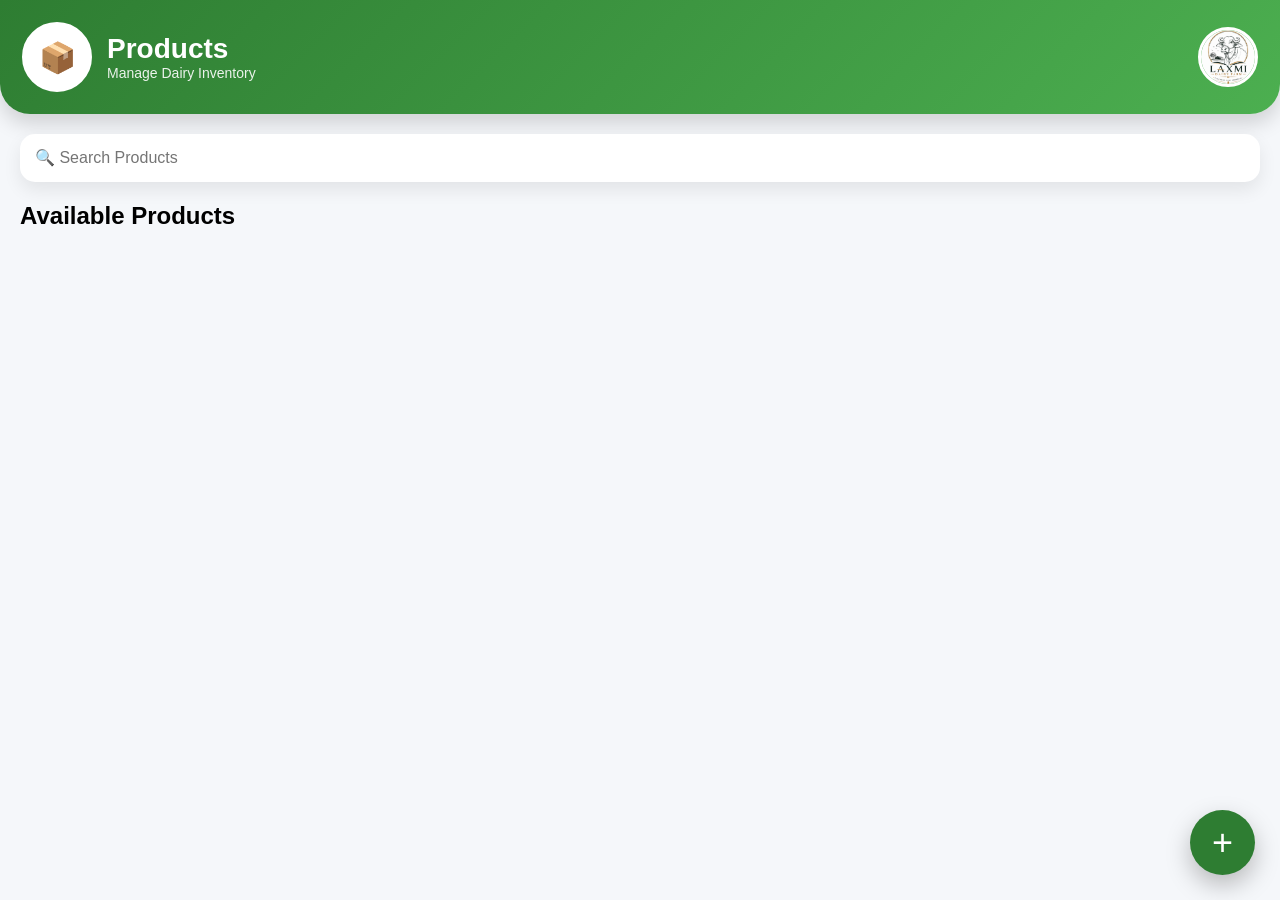
==== checkout.html @ 27b71e88 "Laxmi Dairy Farm UI Completed" ====
<!doctype html>

<html lang="en">
  <head>
    <meta charset="UTF-8" />

    <meta name="viewport" content="width=device-width, initial-scale=1.0" />

    <title>Laxmi Dairy Farm - Checkout</title>

    <link rel="stylesheet" href="style.css" />
  </head>

  <body>
    <div class="checkout-container">
      <!-- TITLE -->

      <h1 class="checkout-title">🛒 Checkout</h1>

      <!-- DELIVERY DETAILS -->

      <div class="delivery-card">
        <h2>🚚 Delivery Details</h2>

        <div class="delivery-form">
          <div class="input-box">
            <span>👤</span>

            <input type="text" id="customerName" placeholder="Full Name" />
          </div>

          <div class="input-box">
            <span>📞</span>

            <input
              type="tel"
              id="customerPhone"
              placeholder="Mobile Number"
              maxlength="10"
            />
          </div>

          <div class="input-box full">
            <span>🏠</span>

            <textarea
              id="customerAddress"
              placeholder="House No, Street, Area"
            ></textarea>
          </div>

          <div class="input-box">
            <span>🏙</span>

            <input type="text" id="customerCity" placeholder="City" />
          </div>

          <div class="input-box">
            <span>📮</span>

            <input type="text" id="customerPincode" placeholder="Pincode" />
          </div>
        </div>
      </div>

      <!-- ORDER SUMMARY -->

      <div class="summary-card">
        <h2>📦 Order Summary</h2>

        <div class="summary-product">
          <img id="summaryImage" src="" alt="Product" />

          <div class="summary-info">
            <h2 id="summaryName"></h2>

            <p id="summaryPrice"></p>

            <p id="summaryQty"></p>
          </div>
        </div>

        <div class="summary-total">
          <span>Total Amount</span>

          <h2 id="summaryTotal"></h2>
        </div>
      </div>

      <!-- PLACE ORDER -->

      <button id="placeOrderBtn" class="place-order-btn">✅ Place Order</button>
    </div>

    <script src="js/checkout.js"></script>
  </body>
</html>
---- style.css ----
/* =====================
   RESET
===================== */

* {
  margin: 0;
  padding: 0;
  box-sizing: border-box;
  font-family: "Segoe UI", sans-serif;
}

body {
  background: #f4f7fa;
  padding-bottom: 120px;
}

/* =====================
   HEADER
===================== */

.header {
  background: linear-gradient(135deg, #2e7d32, #4caf50);
  color: #fff;
  padding: 22px;
  display: flex;
  justify-content: space-between;
  align-items: center;
  border-bottom-left-radius: 30px;
  border-bottom-right-radius: 30px;
  box-shadow: 0 10px 20px rgba(0, 0, 0, 0.15);
}

.header-left {
  display: flex;
  align-items: center;
  gap: 15px;
}

.logo {
  width: 60px;
  height: 60px;
  background: #fff;
  border-radius: 50%;
  display: flex;
  justify-content: center;
  align-items: center;
  font-size: 30px;
}

.profile-logo {
  width: 60px;
  height: 60px;
  border-radius: 50%;
  object-fit: cover;
  border: 3px solid white;
}

.header h1 {
  font-size: 28px;
}

.header p {
  font-size: 14px;
  opacity: 0.9;
}

/* =====================
   SEARCH
===================== */

.search-box {
  padding: 20px;
}

.search-box input {
  width: 100%;
  padding: 15px;
  border: none;
  border-radius: 15px;
  outline: none;
  font-size: 16px;
  box-shadow: 0 8px 18px rgba(0, 0, 0, 0.08);
}

/* =====================
   TITLE
===================== */

.section-title {
  padding: 0 20px;
  margin-bottom: 15px;
  font-size: 24px;
  font-weight: bold;
}
/* =====================
   PRODUCT CARDS
===================== */

#productContainer {
  padding: 0 20px;
}
.product-card {
  display: flex;
  align-items: center;
  gap: 20px;
  background: #fff;
  padding: 20px;
  border-radius: 20px;
  box-shadow: 0 10px 25px rgba(0, 0, 0, 0.08);
  margin-bottom: 20px;
}

.product-card:hover {
  transform: translateY(-5px);
}

.product-image {
  width: 120px;
  height: 120px;
  overflow: hidden;
  border-radius: 15px;
  flex-shrink: 0;
}
.product-image img {
  width: 100%;
  height: 100%;
  object-fit: cover;
  display: block;
}
.product-info {
  flex: 1;
}

.product-info h3 {
  font-size: 24px;
  font-weight: 700;
  margin: 0 0 10px;
}

.price {
  font-size: 18px;
  color: #2e7d32;
  font-weight: bold;
  margin-bottom: 8px;
}

.stock {
  margin-bottom: 15px;
  color: #666;
  font-size: 16px;
}

.actions {
  display: flex;
  gap: 12px;
  margin-top: 18px;
}

.edit-btn,
.delete-btn {
  border: none;
  padding: 10px 15px;
  border-radius: 10px;
  color: #fff;
  cursor: pointer;
  font-weight: 600;
}

.edit-btn {
  background: #2196f3;
}

.delete-btn {
  background: #f44336;
}

.edit-btn:hover {
  background: #1976d2;
}

.delete-btn:hover {
  background: #d32f2f;
}
/* =====================
   FLOATING BUTTON
===================== */

.floating-btn {
  position: fixed;
  bottom: 25px;
  right: 25px;
  width: 65px;
  height: 65px;
  border: none;
  border-radius: 50%;
  background: #2e7d32;
  color: white;
  font-size: 36px;
  cursor: pointer;
  box-shadow: 0 10px 25px rgba(0, 0, 0, 0.25);
  transition: 0.3s;
  z-index: 1000;
}

.floating-btn:hover {
  transform: scale(1.08);
  background: #1b5e20;
}

/* =====================
   POPUP
===================== */

.popup {
  position: fixed;
  top: 0;
  left: 0;
  width: 100%;
  height: 100%;
  background: rgba(0, 0, 0, 0.5);
  display: none;
  justify-content: center;
  align-items: center;
  z-index: 999;
}

.popup-content {
  width: 90%;
  max-width: 380px;
  background: #fff;
  border-radius: 20px;
  padding: 20px;
  box-shadow: 0 15px 35px rgba(0, 0, 0, 0.25);
  animation: popupShow 0.3s ease;
}

.popup-content h2 {
  text-align: center;
  margin-bottom: 20px;
  color: #2e7d32;
}

.popup-content input,
.popup-content select {
  width: 100%;
  padding: 14px;
  margin-top: 12px;
  border: 1px solid #ddd;
  border-radius: 12px;
  font-size: 16px;
}

/* =====================
   UPLOAD BOX
===================== */

.upload-box {
  width: 100%;
  height: 130px;

  border: 2px dashed #4caf50;
  border-radius: 18px;

  display: flex;
  justify-content: center;
  align-items: center;

  background: #f8fff8;
}
.upload-label {
  width: 100%;
  height: 100%;

  display: flex;
  justify-content: center;
  align-items: center;

  cursor: pointer;
  position: relative;
}
.upload-box:hover {
  background: #eefbea;
}

.upload-box:hover {
  background: #e8f5e9;
}

/* =====================
   BUTTONS
===================== */

#saveBtn {
  width: 100%;
  padding: 14px;
  margin-top: 18px;
  background: #2e7d32;
  color: white;
  border: none;
  border-radius: 12px;
  font-size: 17px;
  cursor: pointer;
}

#cancelBtn {
  width: 100%;
  padding: 14px;
  margin-top: 10px;
  background: #f44336;
  color: white;
  border: none;
  border-radius: 15px;
  font-size: 17px;
  cursor: pointer;
}
#previewImage {
  width: 120px;
  height: 120px;
  object-fit: cover;
  border-radius: 15px;

  position: absolute;

  left: 50%;
  top: 50%;

  transform: translate(-50%, -50%);

  display: none;
}
#uploadText {
  position: absolute;
  left: 50%;
  top: 50%;
  transform: translate(-50%, -50%);
}
.upload-box img {
  display: block;
  margin: 0 auto 15px;
}

@keyframes popupShow {
  from {
    transform: scale(0.8);
    opacity: 0;
  }

  to {
    transform: scale(1);
    opacity: 1;
  }
}
.category {
  display: inline-block;
  background: #e8f5e9;
  color: #2e7d32;
  font-size: 14px;
  font-weight: 600;
  padding: 6px 12px;
  border-radius: 20px;
  margin: 8px 0;
}
.stock-status {
  margin-top: 8px;
  font-size: 15px;
  font-weight: 700;
}

body {
  margin: 0;
  background: #f5f7fa;
  font-family: Arial, Helvetica, sans-serif;
}

.dashboard-header {
  background: linear-gradient(135deg, #1b5e20, #43a047);

  color: white;

  padding: 25px;

  border-bottom-left-radius: 35px;

  border-bottom-right-radius: 35px;
}

.header-top {
  display: flex;

  justify-content: space-between;

  align-items: center;
}

.profile {
  display: flex;

  align-items: center;

  gap: 15px;
}

.logo {
  width: 70px;

  height: 70px;

  border-radius: 50%;

  border: 3px solid white;
}
.notification {
  position: absolute;
  top: 105px;
  right: 55px;

  width: 30px;

  height: 30px;

  background: white;

  border-radius: 50%;

  display: flex;

  justify-content: center;

  align-items: center;

  box-shadow: 0 10px 25px rgba(0, 0, 0, 0.15);

  flex-shrink: 0;

  cursor: pointer;
}

#notificationCount {
  position: absolute;

  top: -6px;

  right: -6px;

  min-width: 22px;

  height: 22px;

  padding: 0 5px;

  background: #ff3b30;

  color: white;

  border-radius: 999px;

  display: flex;

  justify-content: center;

  align-items: center;

  font-size: 11px;

  font-weight: bold;

  border: 2px solid white;
}
.search {
  margin-top: 25px;
}

.search input {
  width: 100%;

  padding: 16px;

  border: none;

  border-radius: 15px;

  font-size: 16px;

  box-sizing: border-box;
}
/* ===========================
   Dashboard Statistics
=========================== */

.stats-container {
  display: grid;

  grid-template-columns: repeat(2, 1fr);

  gap: 15px;

  padding: 20px;
}

.stat-card {
  background: white;

  border-radius: 20px;

  padding: 20px;

  text-align: center;

  box-shadow: 0 8px 20px rgba(0, 0, 0, 0.08);

  transition: 0.3s;
}

.stat-card:hover {
  transform: translateY(-5px);
}

.stat-icon {
  font-size: 35px;

  margin-bottom: 10px;
}

.stat-card h2 {
  font-size: 30px;

  color: #2e7d32;

  margin: 5px 0;
}

.stat-card p {
  color: #666;

  font-weight: 600;
}
/* ==========================
   Business Card
========================== */

.business-card {
  margin: 20px;

  padding: 22px;

  border-radius: 25px;

  background: linear-gradient(135deg, #2e7d32, #43a047);

  color: white;

  box-shadow: 0 15px 30px rgba(0, 0, 0, 0.15);
}

.business-header {
  display: flex;

  justify-content: space-between;

  align-items: center;
}

.business-title {
  font-size: 16px;

  opacity: 0.9;
}

.business-card h1 {
  margin: 10px 0;

  font-size: 38px;
}

.growth {
  font-size: 14px;

  opacity: 0.9;
}

.wallet-icon {
  width: 70px;

  height: 70px;

  border-radius: 50%;

  background: rgba(255, 255, 255, 0.2);

  display: flex;

  justify-content: center;

  align-items: center;

  font-size: 32px;
}

.business-details {
  display: flex;

  justify-content: space-between;

  margin-top: 25px;
}

.business-details h3 {
  font-size: 28px;

  margin-bottom: 5px;
}

.business-details p {
  opacity: 0.9;
}
.alert-section {
  margin: 20px;
}

.section-header {
  display: flex;

  justify-content: space-between;

  align-items: center;

  margin-bottom: 15px;
}

.section-header h2 {
  font-size: 22px;

  color: #333;
}

.alert-card {
  background: white;

  padding: 18px;

  border-radius: 18px;

  margin-bottom: 12px;

  display: flex;

  justify-content: space-between;

  align-items: center;

  box-shadow: 0 5px 15px rgba(0, 0, 0, 0.08);
}

.alert-product {
  font-size: 18px;

  font-weight: 700;
}

.alert-stock {
  color: #e53935;

  font-weight: bold;
}
.alert-image {
  width: 45px;

  height: 45px;

  border-radius: 10px;

  object-fit: cover;

  margin-right: 10px;

  vertical-align: middle;
}
/* ===========================
   Recent Products
=========================== */

.recent-products {
  margin: 20px;
}

.view-all {
  color: #2e7d32;

  font-weight: bold;

  cursor: pointer;
}

.recent-card {
  display: flex;

  align-items: center;

  justify-content: space-between;

  background: white;

  padding: 15px;

  margin-bottom: 15px;

  border-radius: 18px;

  box-shadow: 0 5px 15px rgba(0, 0, 0, 0.08);

  transition: 0.3s;
}

.recent-card:hover {
  transform: translateY(-3px);
}

.recent-left {
  display: flex;

  align-items: center;

  gap: 15px;
}

.recent-left img {
  width: 60px;

  height: 60px;

  object-fit: cover;

  border-radius: 15px;
}

.recent-name {
  font-size: 18px;

  font-weight: bold;
}

.recent-category {
  color: #666;

  font-size: 14px;
}

.recent-price {
  color: #2e7d32;

  font-size: 18px;

  font-weight: bold;
}
.recent-left img {
  border: 2px solid #f1f1f1;
  box-shadow: 0 4px 12px rgba(0, 0, 0, 0.08);
}
/* ===============================
   Premium Quick Actions
================================ */

.quick-actions {
  margin: 20px;
}

.quick-grid {
  display: grid;

  grid-template-columns: repeat(2, 1fr);

  gap: 15px;
}

.quick-card {
  background: white;

  border-radius: 22px;

  padding: 25px;

  text-align: center;

  cursor: pointer;

  transition: 0.35s;

  box-shadow: 0 8px 20px rgba(0, 0, 0, 0.08);
}

.quick-card:hover {
  transform: translateY(-8px);

  box-shadow: 0 18px 35px rgba(46, 125, 50, 0.18);
}

.quick-icon {
  width: 65px;

  height: 65px;

  margin: auto;

  border-radius: 50%;

  display: flex;

  justify-content: center;

  align-items: center;

  font-size: 30px;

  background: linear-gradient(135deg, #43a047, #2e7d32);

  color: white;

  margin-bottom: 15px;
}

.quick-card h3 {
  margin: 0;

  color: #333;

  font-size: 18px;
}
/* ===========================
   Product Analytics
=========================== */

.analytics-section {
  margin: 20px;
}

.analytics-card {
  background: white;

  padding: 20px;

  border-radius: 20px;

  box-shadow: 0 8px 20px rgba(0, 0, 0, 0.08);
}

.analytics-row {
  display: flex;

  justify-content: space-between;

  align-items: center;

  padding: 15px 0;

  border-bottom: 1px solid #f1f1f1;

  font-size: 18px;
}

.analytics-row:last-child {
  border-bottom: none;
}

.analytics-row span:last-child {
  font-weight: bold;

  color: #2e7d32;
}
.today-date {
  margin-top: 5px;

  font-size: 13px;

  opacity: 0.85;
}
/* ===========================
   Orders Page
=========================== */
/* =========================
 ORDER POPUP FIX
========================= */

.order-popup {
  position: fixed;

  top: 0;
  left: 0;

  width: 100%;
  height: 100%;

  background: rgba(0, 0, 0, 0.5);

  display: none;

  justify-content: center;
  align-items: center;

  z-index: 999;
}

.order-popup-content {
  background: white;

  width: 520px;

  max-height: 90vh;

  overflow-y: auto;

  padding: 30px;

  border-radius: 30px;

  box-shadow: 0 20px 50px #0004;
}

.close-order {
  float: right;

  font-size: 35px;

  cursor: pointer;
}

.popup-title {
  font-size: 35px;

  margin-bottom: 25px;
}

/* PRODUCT CARD */

.order-card {
  background: white;

  padding: 25px;

  border-radius: 25px;

  display: flex;

  gap: 25px;

  align-items: center;

  box-shadow: 0 10px 30px #0001;
}

.order-image img {
  width: 150px;

  height: 150px;

  object-fit: contain;
}

.order-details h2 {
  font-size: 32px;
}

.price-value {
  color: #08a045;

  font-size: 22px;

  font-weight: bold;
}

.stock-value {
  background: #dcfce7;

  color: #16a34a;

  padding: 10px 20px;

  border-radius: 15px;
}

/* QUANTITY */

.quantity-section {
  margin-top: 25px;
}

.quantity-section label {
  font-size: 25px;

  font-weight: bold;
}

.qty-box {
  margin-top: 15px;

  display: flex;

  justify-content: center;

  gap: 40px;

  align-items: center;

  padding: 20px;

  border: 1px solid #ddd;

  border-radius: 20px;
}

.qty-btn {
  width: 60px;

  height: 60px;

  border: none;

  background: #16a34a;

  color: white;

  border-radius: 15px;

  font-size: 35px;
}

#orderQuantity {
  font-size: 35px;

  font-weight: bold;
}

/* TOTAL */

.total-card {
  margin-top: 25px;

  background: #dcfce7;

  padding: 25px;

  border-radius: 20px;

  display: flex;

  justify-content: space-between;

  align-items: center;
}

.total-card h2 {
  color: #08a045;
}

/* CONTINUE */

.continue-btn {
  margin-top: 25px;

  width: 100%;

  padding: 20px;

  border: none;

  border-radius: 20px;

  background: #16a34a;

  color: white;

  font-size: 22px;

  font-weight: bold;
}
/* =====================================
   CHECKOUT PREMIUM UI
===================================== */

.checkout-container {
  width: 92%;
  max-width: 950px;
  margin: 35px auto;
}

/* PAGE TITLE */

.checkout-title {
  display: flex;
  align-items: center;
  gap: 15px;

  font-size: 42px;
  font-weight: 800;

  color: #0f172a;

  margin-bottom: 30px;
}

/* COMMON CARD */

.delivery-card,
.summary-card {
  background: linear-gradient(145deg, #ffffff, #f8fafc);

  border-radius: 32px;

  padding: 35px;

  margin-bottom: 35px;

  box-shadow: 0 20px 50px rgba(0, 0, 0, 0.1);

  border: 1px solid rgba(255, 255, 255, 0.8);
}

/* HEADINGS */

.delivery-card h2,
.summary-card h2 {
  font-size: 32px;

  color: #064e3b;

  margin-bottom: 28px;
}

/* ======================
   DELIVERY FORM
====================== */

.delivery-form {
  display: grid;

  grid-template-columns: 1fr 1fr;

  gap: 22px;
}

.delivery-form input,
.delivery-form textarea {
  width: 100%;

  border: none;

  outline: none;

  background: #f1f5f9;

  height: 60px;

  border-radius: 18px;

  padding: 0 20px;

  font-size: 17px;

  font-weight: 500;

  box-shadow:
    inset 4px 4px 8px #dbe0e7,
    inset -4px -4px 8px #fff;
}

.delivery-form textarea {
  grid-column: span 2;

  height: 100px;

  padding-top: 18px;

  resize: none;
}

.delivery-form input:focus,
.delivery-form textarea:focus {
  background: white;

  border: 2px solid #22c55e;
}

/* ======================
   SUMMARY PRODUCT
====================== */

.summary-product {
  background: white;

  padding: 25px;

  border-radius: 28px;

  display: grid;

  grid-template-columns: 230px 1fr;

  gap: 35px;

  align-items: center;

  box-shadow: 0 15px 35px rgba(0, 0, 0, 0.08);
}

.summary-product img {
  width: 210px;

  height: 210px;

  object-fit: contain;

  padding: 15px;

  border-radius: 25px;

  border: 3px solid #16a34a;

  background: #fff;
}

/* PRODUCT TEXT */

.summary-info h2 {
  font-size: 36px;

  color: #047857;

  margin-bottom: 15px;
}

.summary-info p {
  font-size: 20px;

  margin: 12px 0;

  color: #334155;
}

.summary-info strong {
  color: #008037;
}

/* TOTAL */

.summary-total {
  margin-top: 25px;

  padding: 25px;

  border-radius: 25px;

  background: linear-gradient(135deg, #dcfce7, #bbf7d0);

  display: flex;

  justify-content: space-between;

  align-items: center;
}

.summary-total span {
  font-size: 20px;

  color: #166534;
}

.summary-total h2 {
  font-size: 35px;

  color: #008037;
}

/* PLACE ORDER BUTTON */

.place-order-btn {
  width: 100%;

  margin-top: 30px;

  height: 65px;

  border: none;

  border-radius: 22px;

  background: linear-gradient(135deg, #059669, #22c55e);

  color: white;

  font-size: 23px;

  font-weight: 800;

  cursor: pointer;

  box-shadow: 0 15px 30px rgba(22, 163, 74, 0.35);

  transition: 0.3s;
}

.place-order-btn:hover {
  transform: translateY(-3px);
}

/* ======================
   MOBILE
====================== */

@media (max-width: 768px) {
  .checkout-title {
    font-size: 32px;
  }

  .delivery-form {
    display: grid;
    grid-template-columns: 1fr 1fr;
    gap: 20px;
  }

  .input-box {
    height: 65px;

    background: white;

    border-radius: 18px;

    display: flex;

    align-items: center;

    gap: 12px;

    padding: 0 18px;

    box-shadow:
      8px 8px 20px rgba(0, 0, 0, 0.08),
      -8px -8px 20px #fff;
  }

  .input-box span {
    font-size: 25px;
  }

  .input-box input,
  .input-box textarea {
    width: 100%;

    height: 100%;

    border: none;

    outline: none;

    background: transparent;

    font-size: 17px;

    font-weight: 500;
  }

  .input-box textarea {
    padding-top: 20px;

    resize: none;
  }

  .input-box.full {
    grid-column: span 2;

    height: 90px;
  }

  .input-box:focus-within {
    border: 2px solid #16a34a;
  }

  .delivery-form textarea {
    grid-column: 1;
  }

  .summary-product {
    grid-template-columns: 1fr;

    text-align: center;
  }

  .summary-product img {
    margin: auto;

    width: 170px;

    height: 170px;
  }
}
#searchResults {
  width: 90%;
  margin: 15px auto;
}

.search-result-card {
  background: white;

  padding: 20px;

  border-radius: 25px;

  display: flex;

  align-items: center;

  gap: 25px;

  margin-bottom: 15px;

  box-shadow: 0 15px 35px rgba(0, 0, 0, 0.12);
}

.search-result-card img {
  width: 90px;

  height: 90px;

  object-fit: contain;
}

.search-product-info h3 {
  color: #008037;

  font-size: 25px;

  font-weight: 800;
}

.search-product-info h4 {
  margin-top: 10px;

  color: #16a34a;

  font-size: 22px;

  font-weight: 700;
}
.logout-btn {
  position: absolute;

  top: 30px;

  right: 35px;

  background: white;

  color: #2e7d32;

  border: none;

  padding: 10px 10px;

  border-radius: 30px;

  font-size: 15px;

  font-weight: 700;

  cursor: pointer;

  box-shadow: 0 10px 25px rgba(0, 0, 0, 0.15);

  z-index: 20;
}

.notification-box {
  display: none;

  position: absolute;

  top: 180px;

  right: 40px;

  width: 330px;

  max-height: 450px;

  overflow-y: auto;

  background: white;

  border-radius: 25px;

  padding: 20px;

  box-shadow: 0 15px 40px rgba(0, 0, 0, 0.25);

  z-index: 999;
}

/* EACH NOTIFICATION */

.notification-item {
  width: 100%;

  padding: 15px;

  margin-bottom: 15px;

  border-radius: 18px;

  background: #f4fff5;

  border-left: 5px solid #2e7d32;

  font-size: 14px;

  color: #333;
}

.notification-item h4 {
  color: #2e7d32;

  font-size: 16px;

  margin-bottom: 10px;
}

.notification-item p {
  margin: 7px 0;

  font-size: 14px;

  display: block;
}

.notification-item small {
  display: block;

  margin-top: 10px;

  color: #777;

  font-size: 12px;
}

.delete-customer {
  margin-left: auto;

  border: none;

  padding: 12px 18px;

  border-radius: 15px;

  background: #ff3b30;

  color: white;

  font-weight: bold;

  cursor: pointer;
}

.delete-customer:hover {
  transform: scale(1.05);
}
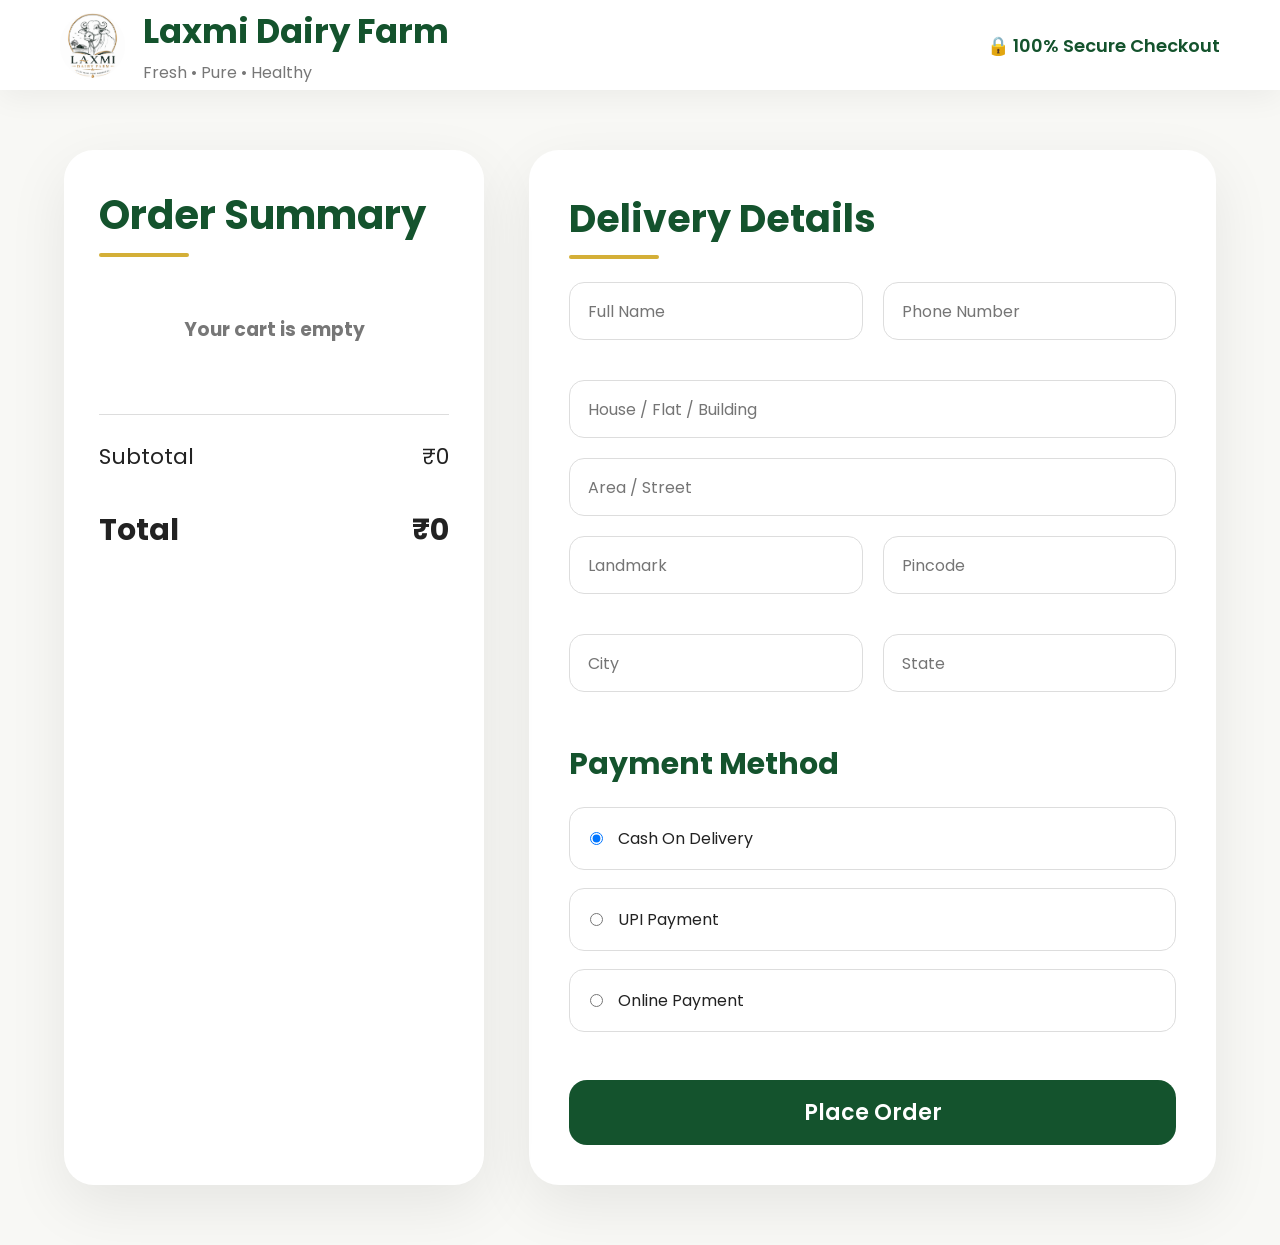
==== commit 8269e5a8: "Added loading page and latest updates" ====
--- a/checkout.html
+++ b/checkout.html
@@ -1,96 +1,112 @@
 <!doctype html>
-
 <html lang="en">
   <head>
     <meta charset="UTF-8" />
 
     <meta name="viewport" content="width=device-width, initial-scale=1.0" />
 
-    <title>Laxmi Dairy Farm - Checkout</title>
+    <title>Checkout | Laxmi Dairy Farm</title>
 
-    <link rel="stylesheet" href="style.css" />
+    <link rel="stylesheet" href="checkout.css" />
+
+    <link
+      href="https://fonts.googleapis.com/css2?family=Poppins:wght@300;400;500;600;700;800&display=swap"
+      rel="stylesheet"
+    />
   </head>
 
   <body>
-    <div class="checkout-container">
-      <!-- TITLE -->
+    <header class="checkout-header">
+      <div class="logo-area">
+        <img src="logo.jpeg" />
 
-      <h1 class="checkout-title">🛒 Checkout</h1>
+        <div>
+          <h2>Laxmi Dairy Farm</h2>
 
-      <!-- DELIVERY DETAILS -->
-
-      <div class="delivery-card">
-        <h2>🚚 Delivery Details</h2>
-
-        <div class="delivery-form">
-          <div class="input-box">
-            <span>👤</span>
-
-            <input type="text" id="customerName" placeholder="Full Name" />
-          </div>
-
-          <div class="input-box">
-            <span>📞</span>
-
-            <input
-              type="tel"
-              id="customerPhone"
-              placeholder="Mobile Number"
-              maxlength="10"
-            />
-          </div>
-
-          <div class="input-box full">
-            <span>🏠</span>
-
-            <textarea
-              id="customerAddress"
-              placeholder="House No, Street, Area"
-            ></textarea>
-          </div>
-
-          <div class="input-box">
-            <span>🏙</span>
-
-            <input type="text" id="customerCity" placeholder="City" />
-          </div>
-
-          <div class="input-box">
-            <span>📮</span>
-
-            <input type="text" id="customerPincode" placeholder="Pincode" />
-          </div>
+          <p>Fresh • Pure • Healthy</p>
         </div>
       </div>
 
-      <!-- ORDER SUMMARY -->
+      <div class="secure">🔒 100% Secure Checkout</div>
+    </header>
 
-      <div class="summary-card">
-        <h2>📦 Order Summary</h2>
+    <section class="checkout">
+      <!-- LEFT -->
 
-        <div class="summary-product">
-          <img id="summaryImage" src="" alt="Product" />
+      <div class="order-summary">
+        <h2>Order Summary</h2>
 
-          <div class="summary-info">
-            <h2 id="summaryName"></h2>
-
-            <p id="summaryPrice"></p>
-
-            <p id="summaryQty"></p>
-          </div>
+        <div id="checkoutProducts">
+          <!-- Products load here -->
         </div>
 
-        <div class="summary-total">
-          <span>Total Amount</span>
+        <hr />
 
-          <h2 id="summaryTotal"></h2>
+        <div class="summary">
+          <span>Subtotal</span>
+
+          <span id="subTotal">₹0</span>
+        </div>
+
+        <div class="summary total">
+          <span>Total</span>
+
+          <span id="grandTotal">₹0</span>
         </div>
       </div>
 
-      <!-- PLACE ORDER -->
+      <!-- RIGHT -->
 
-      <button id="placeOrderBtn" class="place-order-btn">✅ Place Order</button>
-    </div>
+      <div class="delivery-card">
+        <h2>Delivery Details</h2>
+
+        <form>
+          <div class="grid">
+            <input type="text" placeholder="Full Name" />
+
+            <input type="tel" placeholder="Phone Number" />
+          </div>
+
+          <input type="text" placeholder="House / Flat / Building" />
+
+          <input type="text" placeholder="Area / Street" />
+
+          <div class="grid">
+            <input type="text" placeholder="Landmark" />
+
+            <input type="text" placeholder="Pincode" />
+          </div>
+
+          <div class="grid">
+            <input type="text" placeholder="City" />
+
+            <input type="text" placeholder="State" />
+          </div>
+
+          <h3>Payment Method</h3>
+
+          <label class="payment">
+            <input type="radio" checked name="payment" />
+
+            Cash On Delivery
+          </label>
+
+          <label class="payment">
+            <input type="radio" name="payment" />
+
+            UPI Payment
+          </label>
+
+          <label class="payment">
+            <input type="radio" name="payment" />
+
+            Online Payment
+          </label>
+
+          <button type="button" id="placeOrder">Place Order</button>
+        </form>
+      </div>
+    </section>
 
     <script src="js/checkout.js"></script>
   </body>
--- a/checkout.css
+++ b/checkout.css
@@ -0,0 +1,412 @@
+/*==========================================================
+                LAXMI DAIRY FARM
+                CHECKOUT PAGE CSS
+==========================================================*/
+
+@import url("https://fonts.googleapis.com/css2?family=Poppins:wght@300;400;500;600;700;800&display=swap");
+
+* {
+  margin: 0;
+  padding: 0;
+  box-sizing: border-box;
+  font-family: "Poppins", sans-serif;
+}
+
+body {
+  background: #f8f8f5;
+  color: #222;
+}
+
+/*================ HEADER ================*/
+
+.checkout-header {
+  width: 100%;
+
+  height: 90px;
+
+  background: #fff;
+
+  display: flex;
+
+  justify-content: space-between;
+
+  align-items: center;
+
+  padding: 0 60px;
+
+  box-shadow: 0 8px 30px rgba(0, 0, 0, 0.05);
+
+  position: sticky;
+
+  top: 0;
+
+  z-index: 100;
+}
+
+.logo-area {
+  display: flex;
+
+  align-items: center;
+
+  gap: 18px;
+}
+
+.logo-area img {
+  width: 65px;
+
+  height: 65px;
+
+  border-radius: 50%;
+}
+
+.logo-area h2 {
+  color: #14532d;
+
+  font-size: 34px;
+
+  font-weight: 700;
+}
+
+.logo-area p {
+  color: #777;
+
+  margin-top: 3px;
+}
+
+.secure {
+  color: #14532d;
+
+  font-weight: 600;
+
+  font-size: 18px;
+}
+
+/*================ PAGE ================*/
+
+.checkout {
+  width: 90%;
+
+  margin: 60px auto;
+
+  display: grid;
+
+  grid-template-columns: 420px 1fr;
+
+  gap: 45px;
+}
+
+/*================ LEFT CARD ================*/
+
+.order-summary {
+  background: #fff;
+
+  border-radius: 30px;
+
+  padding: 35px;
+
+  box-shadow: 0 20px 60px rgba(0, 0, 0, 0.08);
+
+  position: sticky;
+
+  top: 120px;
+}
+
+.order-summary h2 {
+  color: #14532d;
+
+  font-size: 40px;
+
+  margin-bottom: 30px;
+
+  position: relative;
+}
+
+.order-summary h2::after {
+  content: "";
+
+  position: absolute;
+
+  left: 0;
+
+  bottom: -12px;
+
+  width: 90px;
+
+  height: 4px;
+
+  background: #d4af37;
+
+  border-radius: 20px;
+}
+
+.summary {
+  display: flex;
+
+  justify-content: space-between;
+
+  margin-top: 25px;
+
+  font-size: 22px;
+}
+
+.total {
+  margin-top: 35px;
+
+  font-size: 30px;
+
+  font-weight: 700;
+}
+
+.order-summary hr {
+  margin-top: 30px;
+
+  border: none;
+
+  border-top: 1px solid #ddd;
+}
+
+/*================ RIGHT CARD ================*/
+
+.delivery-card {
+  background: #fff;
+
+  border-radius: 30px;
+
+  padding: 40px;
+
+  box-shadow: 0 20px 60px rgba(0, 0, 0, 0.08);
+}
+
+.delivery-card h2 {
+  color: #14532d;
+
+  font-size: 38px;
+
+  margin-bottom: 35px;
+
+  position: relative;
+}
+
+.delivery-card h2::after {
+  content: "";
+
+  position: absolute;
+
+  left: 0;
+
+  bottom: -12px;
+
+  width: 90px;
+
+  height: 4px;
+
+  background: #d4af37;
+
+  border-radius: 20px;
+}
+
+/*================ FORM ================*/
+
+.grid {
+  display: grid;
+
+  grid-template-columns: 1fr 1fr;
+
+  gap: 20px;
+
+  margin-bottom: 20px;
+}
+
+.delivery-card input {
+  width: 100%;
+
+  height: 58px;
+
+  border: 1px solid #ddd;
+
+  border-radius: 15px;
+
+  padding: 0 18px;
+
+  font-size: 16px;
+
+  margin-bottom: 20px;
+
+  transition: 0.3s;
+}
+
+.delivery-card input:focus {
+  outline: none;
+
+  border-color: #14532d;
+
+  box-shadow: 0 0 10px rgba(20, 83, 45, 0.15);
+}
+
+/*================ PAYMENT ================*/
+
+.delivery-card h3 {
+  margin: 30px 0 20px;
+
+  color: #14532d;
+
+  font-size: 30px;
+}
+
+.payment {
+  display: flex;
+
+  align-items: center;
+
+  gap: 15px;
+
+  border: 1px solid #ddd;
+
+  border-radius: 15px;
+
+  padding: 18px 20px;
+
+  margin-bottom: 18px;
+
+  cursor: pointer;
+
+  transition: 0.3s;
+}
+
+.payment:hover {
+  border-color: #14532d;
+
+  background: #f9fff9;
+}
+
+.payment input {
+  width: auto;
+
+  height: auto;
+
+  margin: 0;
+}
+
+/*================ BUTTON ================*/
+
+#placeOrder {
+  width: 100%;
+
+  height: 65px;
+
+  margin-top: 30px;
+
+  border: none;
+
+  border-radius: 18px;
+
+  background: #14532d;
+
+  color: #fff;
+
+  font-size: 22px;
+
+  font-weight: 600;
+
+  cursor: pointer;
+
+  transition: 0.35s;
+}
+
+#placeOrder:hover {
+  background: #d4af37;
+
+  color: #000;
+
+  transform: translateY(-4px);
+
+  box-shadow: 0 20px 40px rgba(212, 175, 55, 0.35);
+}
+
+/*================ PRODUCTS ================*/
+
+.checkout-product {
+  display: flex;
+
+  gap: 15px;
+
+  align-items: center;
+
+  margin-bottom: 25px;
+
+  padding-bottom: 20px;
+
+  border-bottom: 1px solid #eee;
+}
+
+.checkout-product img {
+  width: 90px;
+
+  height: 90px;
+
+  border-radius: 15px;
+
+  object-fit: cover;
+}
+
+.checkout-product h4 {
+  font-size: 22px;
+
+  color: #14532d;
+}
+
+.checkout-product p {
+  color: #777;
+
+  margin-top: 5px;
+}
+
+.checkout-price {
+  margin-left: auto;
+
+  font-size: 24px;
+
+  font-weight: 700;
+
+  color: #14532d;
+}
+
+/*================ MOBILE ================*/
+
+@media (max-width: 991px) {
+  .checkout {
+    grid-template-columns: 1fr;
+  }
+
+  .checkout-header {
+    flex-direction: column;
+
+    height: auto;
+
+    padding: 20px;
+
+    gap: 15px;
+  }
+
+  .order-summary {
+    position: relative;
+
+    top: 0;
+  }
+
+  .grid {
+    grid-template-columns: 1fr;
+  }
+
+  .logo-area h2 {
+    font-size: 26px;
+  }
+
+  .delivery-card {
+    padding: 25px;
+  }
+
+  .order-summary {
+    padding: 25px;
+  }
+}
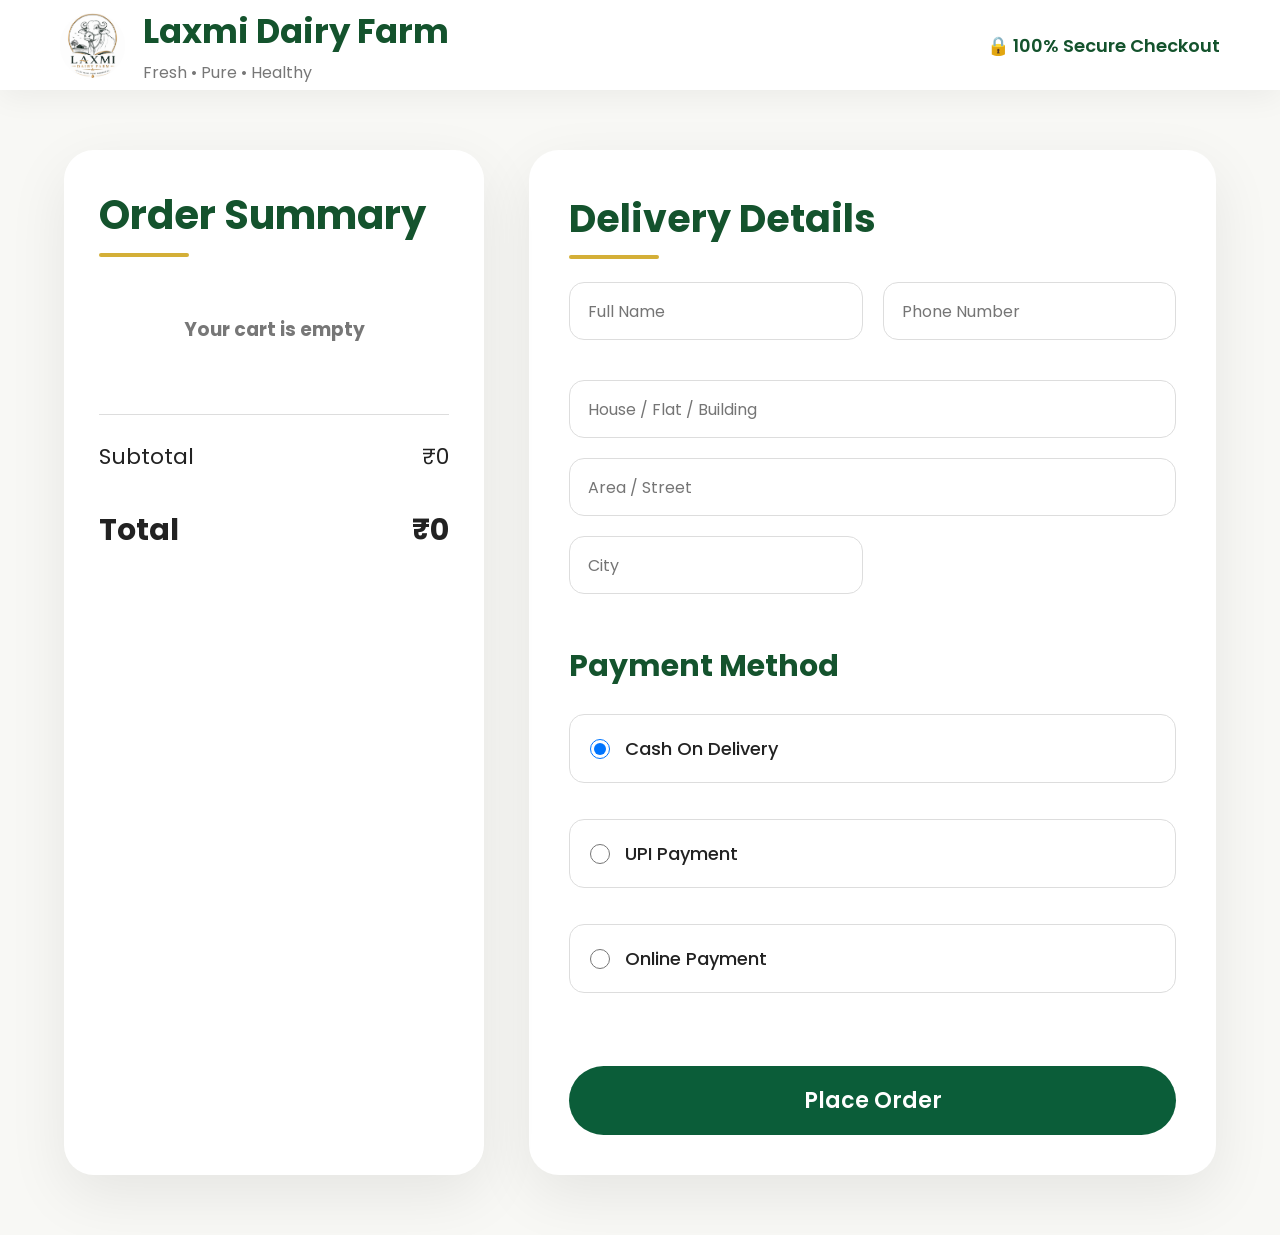
==== commit f401281b: "Added premium subscription page and checkout payment flow" ====
--- a/checkout.html
+++ b/checkout.html
@@ -72,42 +72,59 @@
           <input type="text" placeholder="Area / Street" />
 
           <div class="grid">
-            <input type="text" placeholder="Landmark" />
+            <input type="text" placeholder="City" />
+          </div>
+          <h3>Payment Method</h3>
 
-            <input type="text" placeholder="Pincode" />
+          <div class="payment-options">
+            <label class="payment">
+              <input type="radio" name="payment" value="COD" checked />
+
+              <span>Cash On Delivery</span>
+            </label>
+
+            <label class="payment">
+              <input type="radio" name="payment" value="UPI" />
+
+              <span>UPI Payment</span>
+            </label>
+
+            <label class="payment">
+              <input type="radio" name="payment" value="Online" />
+
+              <span>Online Payment</span>
+            </label>
           </div>
 
-          <div class="grid">
-            <input type="text" placeholder="City" />
-
-            <input type="text" placeholder="State" />
-          </div>
-
-          <h3>Payment Method</h3>
-
-          <label class="payment">
-            <input type="radio" checked name="payment" />
-
-            Cash On Delivery
-          </label>
-
-          <label class="payment">
-            <input type="radio" name="payment" />
-
-            UPI Payment
-          </label>
-
-          <label class="payment">
-            <input type="radio" name="payment" />
-
-            Online Payment
-          </label>
-
-          <button type="button" id="placeOrder">Place Order</button>
+          <button type="button" id="placeOrderBtn" class="place-order-btn">
+            Place Order
+          </button>
         </form>
       </div>
     </section>
 
+    <!-- QR Payment Popup -->
+
+    <div id="paymentPopup" class="payment-popup">
+      <div class="payment-card">
+        <span class="close-payment">&times;</span>
+
+        <h2>Scan & Pay</h2>
+
+        <img src="qr1.jpeg" class="payment-qr" />
+
+        <button id="paidBtn" class="paid-btn">✔ I've Paid</button>
+      </div>
+    </div>
+    <div id="paymentProof" style="display: none">
+      <h3>Upload Payment Screenshot</h3>
+
+      <input type="file" id="paymentImage" accept="image/*" />
+
+      <br /><br />
+
+      <button id="finalOrderBtn">Final Place Order</button>
+    </div>
     <script src="js/checkout.js"></script>
   </body>
 </html>
--- a/checkout.css
+++ b/checkout.css
@@ -289,18 +289,18 @@
 
 /*================ BUTTON ================*/
 
-#placeOrder {
+.place-order-btn {
   width: 100%;
 
-  height: 65px;
-
   margin-top: 30px;
 
+  padding: 18px;
+
   border: none;
 
-  border-radius: 18px;
-
-  background: #14532d;
+  border-radius: 50px;
+
+  background: #0b5d39;
 
   color: #fff;
 
@@ -310,7 +310,15 @@
 
   cursor: pointer;
 
-  transition: 0.35s;
+  transition: 0.3s;
+}
+
+.place-order-btn:hover {
+  background: #0a4b2e;
+
+  transform: translateY(-2px);
+
+  box-shadow: 0 10px 25px rgba(11, 93, 57, 0.25);
 }
 
 #placeOrder:hover {
@@ -410,3 +418,423 @@
     padding: 25px;
   }
 }
+/* Popup */
+
+.payment-popup {
+  position: fixed;
+
+  left: 0;
+  top: 0;
+
+  width: 100%;
+  height: 100%;
+
+  display: none;
+
+  justify-content: center;
+  align-items: center;
+
+  background: rgba(0, 0, 0, 0.85);
+
+  z-index: 9999;
+}
+
+.payment-card {
+  background: #111;
+
+  padding: 35px;
+
+  border-radius: 20px;
+
+  border: 2px solid #d4af37;
+
+  text-align: center;
+
+  width: 360px;
+
+  position: relative;
+}
+
+.payment-card h2 {
+  color: #d4af37;
+
+  margin-bottom: 10px;
+}
+
+.payment-card p {
+  color: #ddd;
+
+  margin-bottom: 20px;
+}
+
+.payment-qr {
+  width: 240px;
+
+  border-radius: 15px;
+
+  margin-bottom: 25px;
+}
+
+.close-payment {
+  position: absolute;
+
+  right: 18px;
+
+  top: 10px;
+
+  font-size: 30px;
+
+  cursor: pointer;
+
+  color: #d4af37;
+}
+
+.paid-btn {
+  width: 100%;
+
+  padding: 15px;
+
+  border: none;
+
+  border-radius: 40px;
+
+  background: #d4af37;
+
+  font-size: 18px;
+
+  font-weight: 600;
+
+  cursor: pointer;
+}
+
+#paymentProof {
+  margin-top: 25px;
+
+  padding: 20px;
+
+  border: 2px dashed #d4af37;
+
+  border-radius: 15px;
+}
+
+#paymentProof h3 {
+  margin-bottom: 15px;
+}
+
+#finalOrderBtn {
+  margin-top: 20px;
+
+  width: 100%;
+
+  padding: 15px;
+
+  background: #1d5e2e;
+
+  color: white;
+
+  border: none;
+
+  border-radius: 40px;
+
+  font-size: 18px;
+
+  cursor: pointer;
+}
+.payment-options {
+  display: flex;
+
+  flex-direction: column;
+
+  gap: 18px;
+
+  margin: 25px 0;
+}
+
+.payment {
+  display: flex;
+
+  align-items: center;
+
+  gap: 15px;
+
+  padding: 20px;
+
+  border: 1px solid #ddd;
+
+  border-radius: 15px;
+
+  cursor: pointer;
+
+  transition: 0.3s;
+}
+
+.payment:hover {
+  border-color: #0b5d39;
+}
+
+.payment input {
+  width: 20px;
+
+  height: 20px;
+}
+
+.payment span {
+  font-size: 18px;
+
+  font-weight: 500;
+}
+#paymentProof {
+  display: none;
+
+  margin-top: 35px;
+
+  background: #fff;
+
+  border: 2px dashed #d4af37;
+
+  border-radius: 20px;
+
+  padding: 30px;
+}
+
+#paymentProof h3 {
+  font-size: 28px;
+
+  color: #0b5d39;
+
+  margin-bottom: 20px;
+}
+
+#paymentImage {
+  width: 100%;
+
+  padding: 15px;
+
+  border: 1px solid #ddd;
+
+  border-radius: 12px;
+
+  background: #fafafa;
+}
+
+#finalOrderBtn {
+  width: 100%;
+
+  margin-top: 25px;
+
+  padding: 18px;
+
+  border: none;
+
+  border-radius: 50px;
+
+  background: #0b5d39;
+
+  color: white;
+
+  font-size: 20px;
+
+  font-weight: 600;
+
+  cursor: pointer;
+
+  transition: 0.3s;
+}
+
+#finalOrderBtn:hover {
+  background: #084728;
+
+  transform: translateY(-2px);
+}
+/* ===========================================
+           TABLET RESPONSIVE
+=========================================== */
+
+@media (max-width: 992px) {
+  .checkout {
+    grid-template-columns: 1fr;
+
+    gap: 30px;
+
+    padding: 20px;
+  }
+
+  .order-summary,
+  .delivery-card {
+    width: 100%;
+  }
+
+  .checkout-header {
+    flex-direction: column;
+
+    text-align: center;
+
+    gap: 15px;
+
+    padding: 20px;
+  }
+
+  .logo-area {
+    justify-content: center;
+  }
+
+  .secure {
+    justify-content: center;
+  }
+}
+
+/* ===========================================
+             MOBILE RESPONSIVE
+=========================================== */
+
+@media (max-width: 768px) {
+  body {
+    overflow-x: hidden;
+  }
+
+  .checkout {
+    display: flex;
+
+    flex-direction: column;
+
+    padding: 15px;
+
+    gap: 20px;
+  }
+
+  .order-summary,
+  .delivery-card {
+    width: 100%;
+
+    border-radius: 20px;
+
+    padding: 20px;
+  }
+
+  .checkout-header {
+    flex-direction: column;
+
+    align-items: center;
+
+    justify-content: center;
+
+    text-align: center;
+
+    padding: 15px;
+  }
+
+  .logo-area {
+    flex-direction: column;
+
+    gap: 10px;
+  }
+
+  .logo-area img {
+    width: 70px;
+  }
+
+  .logo-area h2 {
+    font-size: 32px;
+  }
+
+  .logo-area p {
+    font-size: 16px;
+  }
+
+  .secure {
+    font-size: 16px;
+  }
+
+  /* Form */
+
+  .grid {
+    display: flex;
+
+    flex-direction: column;
+
+    gap: 15px;
+  }
+
+  .grid input {
+    width: 100%;
+  }
+
+  input {
+    width: 100%;
+  }
+
+  /* Payment */
+
+  .payment {
+    padding: 18px;
+  }
+
+  .payment span {
+    font-size: 16px;
+  }
+
+  /* Buttons */
+
+  .place-order-btn,
+  #finalOrderBtn {
+    width: 100%;
+
+    padding: 16px;
+
+    font-size: 18px;
+  }
+
+  /* QR Popup */
+
+  .payment-card {
+    width: 92%;
+
+    padding: 25px;
+  }
+
+  .payment-qr {
+    width: 220px;
+
+    max-width: 100%;
+  }
+}
+
+/* ===========================================
+           SMALL MOBILE
+=========================================== */
+
+@media (max-width: 480px) {
+  .checkout {
+    padding: 10px;
+  }
+
+  .order-summary,
+  .delivery-card {
+    padding: 15px;
+  }
+
+  .logo-area h2 {
+    font-size: 28px;
+  }
+
+  .logo-area p {
+    font-size: 14px;
+  }
+
+  .payment {
+    padding: 15px;
+  }
+
+  .payment span {
+    font-size: 15px;
+  }
+
+  .place-order-btn,
+  #finalOrderBtn {
+    font-size: 17px;
+  }
+
+  #paymentProof {
+    padding: 18px;
+  }
+}
